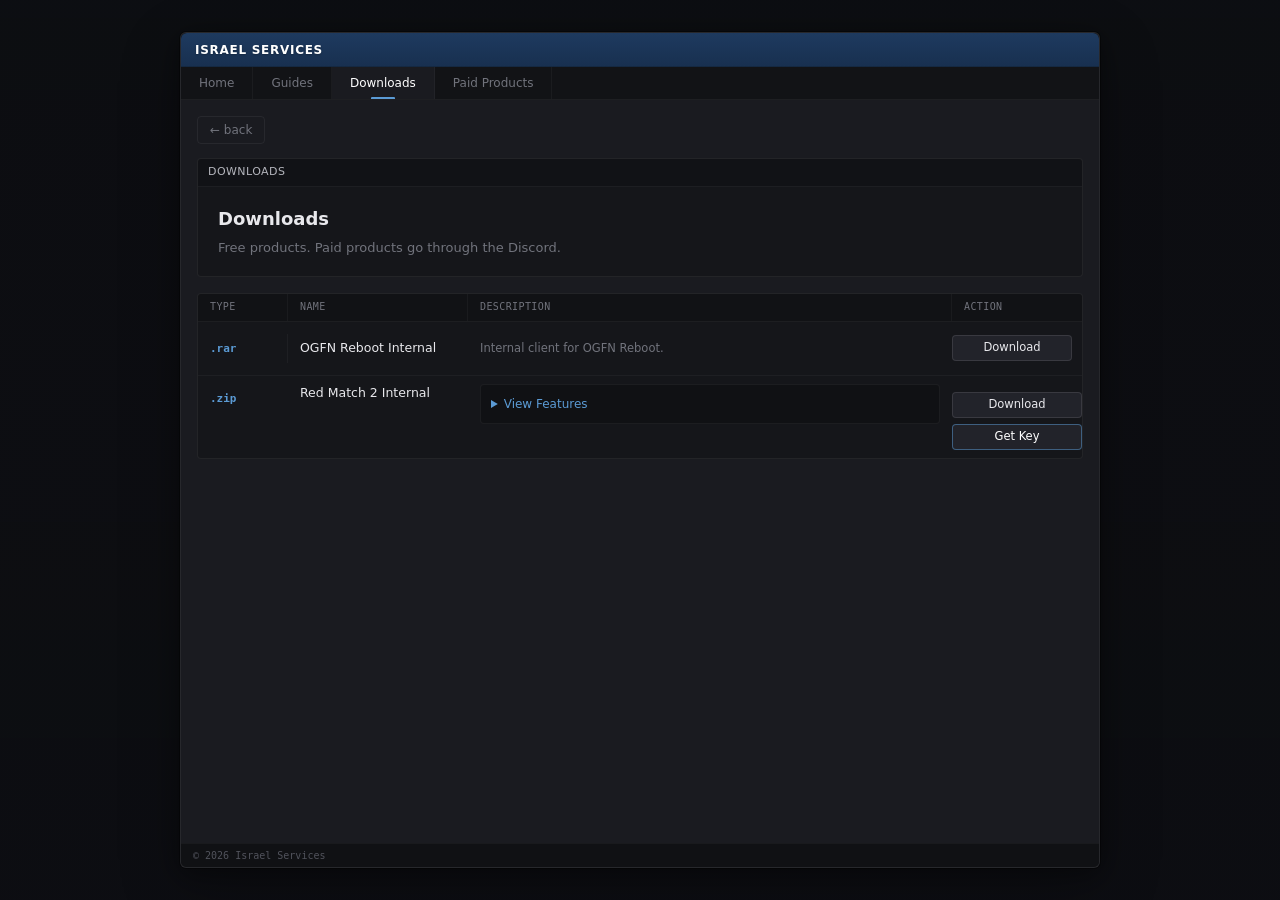
==== downloads.html @ 5d17a165 "Add files via upload" ====
<!DOCTYPE html>
<html lang="en">
<head>
  <meta charset="UTF-8">
  <meta name="viewport" content="width=device-width, initial-scale=1">
  <title>Israel Services — Downloads</title>
  <link rel="icon" href="https://cdn.discordapp.com/attachments/1360691056823373826/1532087254531702794/star_of_david_012-removebg-preview.png?ex=6a6b92f2&is=6a6a4172&hm=dc20c93ca51faea9f51946ade5fdf922f52044cd069295b09a28f26061ce1a10&">
  <link rel="stylesheet" href="css/style.css?v=1.1">
</head>
<body>
  <video class="bg-video" autoplay loop muted playsinline>
    <source src="Background.mp4" type="video/mp4">
  </video>
  <div class="bg-overlay"></div>
  <div class="wrap">
    <header class="hdr">
      <span class="titlebar-text">ISRAEL SERVICES</span>
    </header>
    <nav class="tabs">
      <a class="tab" href="index.html">Home</a>
      <a class="tab" href="guides.html">Guides</a>
      <a class="tab active" href="downloads.html" aria-current="page">Downloads</a>
      <a class="tab" href="paid.html">Paid Products</a>
    </nav>

    <main>
      <a class="back" href="index.html">&larr; back</a>

      <div class="panel" style="margin-bottom:16px">
        <div class="panel-titlebar">Downloads</div>
        <div class="panel-body">
          <h1 style="margin:0 0 6px;font-size:18px;color:var(--text)">Downloads</h1>
          <p style="margin:0;color:var(--muted)">Free products. Paid products go through the Discord.</p>
        </div>
      </div>

      <div class="items">
        <div class="item-columns">
          <span>Type</span>
          <span>Name</span>
          <span>Description</span>
          <span>Action</span>
        </div>

          <div class="item">
          <div class="item-top"><span class="item-tag">.rar</span></div>
          <h3>OGFN Reboot Internal</h3>
          <p>Internal client for OGFN Reboot.</p>
          <a class="item-action" href="https://link-target.net/1381591/SiC9hF0ExUVP" target="_blank" rel="noopener noreferrer">Download</a>
        </div>

        <div class="item" style="height: auto; padding-top: 8px; padding-bottom: 8px; align-items: start;">
          <div class="item-top" style="border: none;"><span class="item-tag">.zip</span></div>
          <h3 style="padding-top: 0;">Red Match 2 Internal</h3>
          <div style="padding: 0 12px;">
            <details style="padding: 10px; background: rgba(0,0,0,0.2); border-radius: 4px; border: 1px solid rgba(255,255,255,0.05);">
              <summary style="cursor: pointer; color: var(--accent); font-weight: 500; font-size: 12px; user-select: none;">View Features</summary>
              <div style="display: flex; flex-wrap: wrap; gap: 20px; margin-top: 10px; font-size: 12px; color: var(--text-secondary);">
                <div style="flex: 1; min-width: 100px;">
                  <strong style="color: #fff; margin-bottom: 5px; display: block;">Combat:</strong>
                  <ul style="list-style: none; padding: 0; margin: 0; line-height: 1.6;">
                    <li>&bull; Aimbot</li>
                    <li>&bull; Rapid Fire</li>
                    <li>&bull; Instant Reload</li>
                    <li>&bull; Infinite Ammo <span style="color: #ef4444; font-weight: 700; font-size: 10px;">(BROKEN)</span></li>
                    <li>&bull; Player Expander</li>
                  </ul>
                </div>
                <div style="flex: 1; min-width: 100px;">
                  <strong style="color: #fff; margin-bottom: 5px; display: block;">Visuals:</strong>
                  <ul style="list-style: none; padding: 0; margin: 0; line-height: 1.6;">
                    <li>&bull; ESP</li>
                    <li>&bull; Crosshair</li>
                    <li>&bull; FOV Circle</li>
                    <li>&bull; Chams <span style="color: #ef4444; font-weight: 700; font-size: 10px;">(BROKEN)</span></li>
                    <li>&bull; Third Person</li>
                  </ul>
                </div>
                <div style="flex: 1; min-width: 100px;">
                  <strong style="color: #fff; margin-bottom: 5px; display: block;">Movement:</strong>
                  <ul style="list-style: none; padding: 0; margin: 0; line-height: 1.6;">
                    <li>&bull; Speed Hack</li>
                    <li>&bull; Fly Hack</li>
                  </ul>
                </div>
              </div>
            </details>
          </div>
          <div style="display: flex; flex-direction: column; gap: 6px; padding-top: 8px;">
            <a class="item-action" href="https://cdn.discordapp.com/attachments/1467461291726868561/1532327058053791844/Redmatch_ISRAELSERVICES.zip?ex=6a6c7247&is=6a6b20c7&hm=d7e38578cd347bae26eb11edcea60d9b6dd5b2c1438eb954e4e5bbdc0ed1aec3&" target="_blank" rel="noopener noreferrer" style="margin: 0; text-align: center;">Download</a>
            <a class="item-action" href="https://direct-link.net/1381591/56Im95zTu4Tv" target="_blank" rel="noopener noreferrer" style="margin: 0; text-align: center; color: #fff; border-color: rgba(91,155,213,0.5);">Get Key</a>
          </div>
        </div>
      </div>
    </main>

    <footer class="ftr">
      <span>&copy; <span id="year"></span> Israel Services</span>
    </footer>
  </div>

  <script src="js/ui.js"></script>
  <script src="js/app.js"></script>
</body>
</html>
---- css/style.css ----
:root {
  color-scheme: dark;
  --bg: #0d0e12;
  --window: #15161a;
  --panel: #1a1b20;
  --panel-alt: #1e1f24;
  --control: #22232a;
  --control-hover: #2a2b33;
  --border: rgba(255, 255, 255, 0.06);
  --border-strong: rgba(255, 255, 255, 0.1);
  --accent: #5b9bd5;
  --accent-bright: #6ba5e7;
  --accent-dim: rgba(91, 155, 213, 0.15);
  --text: #e8e8ec;
  --text-secondary: #b4b5bc;
  --muted: #71737c;
  --disabled: #51535c;
  --font: "Segoe UI", -apple-system, BlinkMacSystemFont, "Inter", system-ui, sans-serif;
  --mono: "SF Mono", "Cascadia Mono", "JetBrains Mono", Consolas, monospace;
  --transition-fast: 120ms ease;
  --transition: 180ms ease;
}

*, *::before, *::after { box-sizing: border-box; }

html {
  min-height: 100%;
  background: var(--bg);
}

body {
  min-height: 100vh;
  margin: 0;
  padding: 32px;
  color: var(--text);
  background: transparent;
  font: 13px/1.5 var(--font);
  cursor: url('https://cdn.discordapp.com/attachments/1360691056823373826/1532117063576064151/sym66.png?ex=6a6baeb5&is=6a6a5d35&hm=2d549bf773ed6e1cca2a51659a1e5db580adaad75d03bdd988e25ba77d42a55d&'), auto;
  -webkit-font-smoothing: antialiased;
  -moz-osx-font-smoothing: grayscale;
}

.bg-video {
  position: fixed;
  top: 0;
  left: 0;
  width: 100%;
  height: 100%;
  object-fit: cover;
  z-index: -2;
  pointer-events: none;
}

.bg-overlay {
  position: fixed;
  top: 0;
  left: 0;
  width: 100%;
  height: 100%;
  background: linear-gradient(rgba(13, 14, 18, 0.78), rgba(13, 14, 18, 0.88));
  z-index: -1;
  pointer-events: none;
}

a { color: inherit; }

.bg, .page_transition { display: none; }

/* ── Window Shell ── */

.page, .wrap {
  width: min(920px, 100%);
  min-height: calc(100vh - 64px);
  margin: 0 auto;
  display: flex;
  flex-direction: column;
  overflow: hidden;
  background: var(--window);
  border: 1px solid rgba(255, 255, 255, 0.08);
  border-radius: 6px;
  box-shadow:
    0 0 0 1px rgba(0, 0, 0, 0.4),
    0 4px 24px rgba(0, 0, 0, 0.35),
    0 20px 60px rgba(0, 0, 0, 0.25);
}

/* ── Title Bar ── */

header, .hdr {
  display: flex;
  align-items: center;
  min-height: 34px;
  padding: 0 14px;
  background: linear-gradient(180deg, #1e3a5f 0%, #183050 100%);
  border-bottom: 1px solid rgba(0, 0, 0, 0.3);
  border-radius: 6px 6px 0 0;
  flex-shrink: 0;
}

.titlebar-text {
  color: #fff;
  font-size: 12px;
  font-weight: 600;
  letter-spacing: 0.06em;
  text-shadow: 0 1px 2px rgba(0, 0, 0, 0.25);
}

/* ── Tabs ── */

.tabs {
  display: flex;
  align-items: stretch;
  background: #121316;
  border-bottom: 1px solid rgba(255, 255, 255, 0.05);
  flex-shrink: 0;
}

.tab {
  position: relative;
  display: flex;
  align-items: center;
  padding: 0 18px;
  min-height: 32px;
  color: var(--muted);
  background: transparent;
  border: none;
  border-right: 1px solid rgba(255, 255, 255, 0.04);
  font: inherit;
  font-size: 12px;
  text-decoration: none;
  transition: color var(--transition-fast), background var(--transition-fast);
}

.tab::after {
  content: "";
  position: absolute;
  bottom: 0;
  left: 50%;
  width: 0;
  height: 2px;
  background: var(--accent);
  border-radius: 1px 1px 0 0;
  transition: width var(--transition), left var(--transition);
}

.tab:hover {
  color: var(--text-secondary);
  background: rgba(255, 255, 255, 0.03);
}

.tab.active, .tab[aria-current="page"] {
  color: #fff;
  background: var(--panel);
}

.tab.active::after, .tab[aria-current="page"]::after {
  width: 24px;
  left: calc(50% - 12px);
}

/* ── Main Content ── */

main {
  flex: 1;
  padding: 16px;
  background: var(--panel);
  overflow-y: auto;
}

/* ── Panels ── */

.panel {
  background: var(--window);
  border: 1px solid rgba(255, 255, 255, 0.06);
  border-radius: 4px;
  transition: border-color var(--transition);
}

.panel:hover {
  border-color: rgba(255, 255, 255, 0.1);
}

.panel-titlebar {
  display: flex;
  align-items: center;
  height: 28px;
  padding: 0 10px;
  color: var(--text-secondary);
  background: rgba(0, 0, 0, 0.15);
  border-bottom: 1px solid rgba(255, 255, 255, 0.05);
  border-radius: 4px 4px 0 0;
  font-size: 11px;
  font-weight: 500;
  text-transform: uppercase;
  letter-spacing: 0.04em;
}

.panel-body {
  padding: 18px 20px;
}

/* ── Hero ── */

.hero {
  margin: 0 0 16px;
}

.hero h1 {
  margin: 0 0 8px;
  color: #fff;
  font-size: 24px;
  font-weight: 600;
  line-height: 1.15;
  letter-spacing: -0.01em;
}

.hero p {
  max-width: 580px;
  margin: 0 0 18px;
  color: var(--muted);
  font-size: 13px;
  line-height: 1.55;
}

.hero-links {
  display: flex;
  flex-wrap: wrap;
  gap: 8px;
}

/* ── Buttons ── */

.btn, .hero-links a, .item-action {
  display: inline-flex;
  align-items: center;
  justify-content: center;
  white-space: nowrap;
  min-height: 30px;
  padding: 5px 14px;
  color: var(--text);
  background: var(--control);
  border: 1px solid var(--border-strong);
  border-radius: 4px;
  font: inherit;
  font-size: 12px;
  font-weight: 500;
  text-decoration: none;
  cursor: pointer;
  transition:
    background var(--transition-fast),
    border-color var(--transition-fast),
    color var(--transition-fast),
    transform 80ms ease;
}

.btn:hover, .hero-links a:hover, .item-action:hover {
  color: #fff;
  background: var(--control-hover);
  border-color: rgba(255, 255, 255, 0.15);
}

.btn:active, .hero-links a:active, .item-action:active {
  transform: scale(0.98);
}

.btn-accent {
  background: var(--accent);
  border-color: rgba(91, 155, 213, 0.4);
  color: #fff;
}

.btn-accent:hover {
  background: var(--accent-bright);
  border-color: rgba(91, 155, 213, 0.6);
}

.btn-discord {
  background: #5865F2;
  border: 1px solid #4a54c9;
  color: #fff;
  font-size: 13px;
  font-weight: 600;
  padding: 8px 18px;
  min-height: 38px;
  border-radius: 6px;
  box-shadow: 0 4px 14px rgba(88, 101, 242, 0.3);
  transition: all 0.2s ease;
}

.btn-discord:hover {
  background: #4752c4;
  border-color: #3f49ad;
  box-shadow: 0 6px 20px rgba(88, 101, 242, 0.45);
  transform: translateY(-2px);
  color: #fff;
}

/* ── Sections (Owners, Discord) ── */

section {
  margin: 16px 0 0;
  background: var(--window);
  border: 1px solid rgba(255, 255, 255, 0.06);
  border-radius: 4px;
  overflow: hidden;
}

section h2 {
  display: flex;
  align-items: center;
  height: 32px;
  margin: 0;
  padding: 0 12px;
  color: var(--text-secondary);
  background: rgba(0, 0, 0, 0.15);
  border-bottom: 1px solid rgba(255, 255, 255, 0.05);
  font-size: 11px;
  font-weight: 500;
  text-transform: uppercase;
  letter-spacing: 0.04em;
}

section ul {
  list-style: none;
  margin: 0;
  padding: 0;
}

section li {
  display: grid;
  grid-template-columns: 36px 1fr auto;
  align-items: center;
  gap: 10px;
  min-height: 46px;
  padding: 6px 12px;
  color: var(--text);
  border-bottom: 1px solid rgba(255, 255, 255, 0.04);
  text-decoration: none;
  transition: background var(--transition-fast);
}

section li:last-child { border-bottom: 0; }

section li:hover { background: rgba(255, 255, 255, 0.03); }

section li img {
  width: 32px;
  height: 32px;
  object-fit: cover;
  border-radius: 3px;
  border: 1px solid rgba(255, 255, 255, 0.08);
}

section li strong {
  color: var(--text);
  font-weight: 500;
  font-size: 13px;
}

section li span {
  color: var(--muted);
  font: 11px var(--mono);
}

.discord {
  background: var(--window);
}

.discord p {
  margin: 14px 12px;
  color: var(--muted);
  font-size: 13px;
}

.discord > a {
  margin: 0 12px 14px;
}

/* ── Back Button ── */

.back {
  display: inline-flex;
  align-items: center;
  min-height: 28px;
  margin: 0 0 14px;
  padding: 4px 12px;
  color: var(--muted);
  background: transparent;
  border: 1px solid var(--border);
  border-radius: 4px;
  font-size: 12px;
  text-decoration: none;
  transition: color var(--transition-fast), background var(--transition-fast), border-color var(--transition-fast);
}

.back:hover {
  color: var(--text);
  background: rgba(255, 255, 255, 0.04);
  border-color: var(--border-strong);
}

/* ── Data Table ── */

.items {
  background: var(--window);
  border: 1px solid rgba(255, 255, 255, 0.06);
  border-radius: 4px;
  overflow: hidden;
}

.item-columns {
  display: grid;
  grid-template-columns: 90px 180px 1fr 130px;
  min-height: 28px;
  color: var(--muted);
  background: rgba(0, 0, 0, 0.2);
  border-bottom: 1px solid rgba(255, 255, 255, 0.05);
  font: 500 10px/1 var(--mono);
  text-transform: uppercase;
  letter-spacing: 0.04em;
}

.item-columns span {
  display: flex;
  align-items: center;
  padding: 0 12px;
  border-right: 1px solid rgba(255, 255, 255, 0.04);
}

.item-columns span:last-child { border-right: 0; }

.item {
  display: grid;
  grid-template-columns: 90px 180px 1fr 130px;
  align-items: center;
  min-height: 54px;
  border-bottom: 1px solid rgba(255, 255, 255, 0.04);
  transition: background var(--transition-fast), box-shadow var(--transition-fast);
}

.item:last-child { border-bottom: 0; }

.item:hover {
  background: rgba(255, 255, 255, 0.025);
  box-shadow: inset 2px 0 0 var(--accent);
}

.item-top, .item h3, .item p, .item-action {
  margin: 0;
  padding: 8px 12px;
}

.item-top {
  border-right: 1px solid rgba(255, 255, 255, 0.04);
}

.item-tag {
  display: block;
  color: var(--accent);
  font: 600 11px var(--mono);
}

.item-meta {
  display: block;
  margin-top: 2px;
  color: var(--disabled);
  font: 10px var(--mono);
}

.item h3 {
  color: var(--text);
  font-size: 12.5px;
  font-weight: 500;
}

.item p {
  color: var(--muted);
  font-size: 11.5px;
  line-height: 1.45;
}

.item-action {
  min-height: 26px;
  margin-right: 10px;
  padding: 3px 10px;
  font-size: 11.5px;
}

/* ── Footer ── */

footer, .ftr {
  display: block;
  padding: 6px 12px;
  color: var(--disabled);
  background: rgba(0, 0, 0, 0.25);
  border-top: 1px solid rgba(255, 255, 255, 0.04);
  font: 10px var(--mono);
  flex-shrink: 0;
}

/* ── Product Cards ── */

.product-grid {
  display: grid;
  grid-template-columns: repeat(auto-fill, minmax(280px, 1fr));
  gap: 20px;
}

.product-card {
  background: #111111;
  border: 1px solid rgba(255, 255, 255, 0.05);
  border-radius: 8px;
  overflow: hidden;
  display: flex;
  flex-direction: column;
  transition: transform 0.2s ease, box-shadow 0.2s ease;
}

.product-card:hover {
  transform: translateY(-4px);
  box-shadow: 0 10px 24px rgba(0,0,0,0.5);
  border-color: rgba(255, 255, 255, 0.1);
}

.product-card-img {
  width: 100%;
  height: 160px;
  object-fit: cover;
  background: linear-gradient(135deg, #1f1f1f, #2a2a2a);
  position: relative;
  display: flex;
  align-items: center;
  justify-content: center;
  color: rgba(255, 255, 255, 0.2);
  font-size: 12px;
}

.product-status-badge {
  position: absolute;
  top: 10px;
  left: 10px;
  background: #22c55e;
  color: #fff;
  font-size: 10px;
  font-weight: 700;
  padding: 4px 8px;
  border-radius: 4px;
  text-transform: uppercase;
}

.product-card-body {
  padding: 18px;
  display: flex;
  flex-direction: column;
  flex: 1;
}

.product-meta {
  display: flex;
  justify-content: space-between;
  align-items: center;
  margin-bottom: 12px;
  font-size: 11px;
}

.product-featured {
  background: rgba(239, 68, 68, 0.15);
  color: #ef4444;
  padding: 4px 8px;
  border-radius: 4px;
  font-weight: 700;
  text-transform: uppercase;
  letter-spacing: 0.05em;
}

.product-stock {
  color: var(--muted);
  display: flex;
  align-items: center;
  gap: 5px;
  font-weight: 600;
}

.product-stock.out { color: #ef4444; }
.product-stock.in { color: #22c55e; }

.product-stock-dot {
  width: 6px;
  height: 6px;
  border-radius: 50%;
  background: currentColor;
}

.product-card h3 {
  margin: 0 0 16px;
  font-size: 18px;
  font-weight: 700;
  color: #fff;
}

.product-price-label {
  font-size: 10px;
  color: var(--muted);
  text-transform: uppercase;
  font-weight: 700;
  letter-spacing: 0.05em;
  margin-bottom: 2px;
}

.product-price {
  font-size: 26px;
  font-weight: 700;
  color: #fff;
  margin: 0 0 16px;
}

.product-features {
  list-style: none;
  padding: 0;
  margin: 0 0 20px;
  font-size: 13px;
  color: var(--muted);
}

.product-features li {
  display: flex;
  align-items: center;
  gap: 8px;
  margin-bottom: 8px;
}

.product-features svg {
  color: #ef4444;
}

.btn-purchase {
  margin-top: auto;
  width: 100%;
  padding: 14px;
  background: #ef4444;
  color: #fff;
  border: none;
  border-radius: 6px;
  font-weight: 700;
  font-size: 14px;
  cursor: pointer;
  transition: background 0.2s ease, transform 80ms ease;
  display: inline-flex;
  justify-content: center;
  align-items: center;
  gap: 6px;
  text-decoration: none;
}

.btn-purchase:hover {
  background: #dc2626;
  color: #fff;
}
.btn-purchase:active {
  transform: scale(0.98);
}

/* ── Modal ── */

.modal {
  position: fixed;
  top: 0;
  left: 0;
  width: 100%;
  height: 100%;
  background: rgba(0, 0, 0, 0.7);
  backdrop-filter: blur(4px);
  display: flex;
  align-items: center;
  justify-content: center;
  z-index: 10000;
  opacity: 0;
  pointer-events: none;
  transition: opacity 0.2s ease;
}

.modal.active {
  opacity: 1;
  pointer-events: auto;
}

.modal-content {
  background: #151515;
  border: 1px solid rgba(255, 255, 255, 0.08);
  border-radius: 8px;
  width: 100%;
  max-width: 400px;
  padding: 24px;
  transform: translateY(20px);
  transition: transform 0.2s ease;
  box-shadow: 0 10px 30px rgba(0,0,0,0.8);
  position: relative;
}

.modal.active .modal-content {
  transform: translateY(0);
}

.modal-close {
  position: absolute;
  top: 16px;
  right: 16px;
  background: none;
  border: none;
  color: var(--muted);
  cursor: pointer;
  padding: 4px;
}

.modal-close:hover {
  color: #fff;
}

.modal h3 {
  margin: 0 0 8px;
  font-size: 18px;
  color: #fff;
}

.modal p {
  margin: 0 0 20px;
  font-size: 13px;
  color: var(--muted);
}

.sub-options {
  display: flex;
  flex-direction: column;
  gap: 10px;
}

.sub-btn {
  display: flex;
  justify-content: space-between;
  align-items: center;
  padding: 14px 16px;
  background: rgba(255,255,255,0.03);
  border: 1px solid rgba(255,255,255,0.1);
  border-radius: 6px;
  color: #fff;
  font-family: inherit;
  font-weight: 600;
  font-size: 14px;
  cursor: pointer;
  transition: all 0.2s ease;
  text-decoration: none;
}

.sub-btn:hover {
  background: rgba(239, 68, 68, 0.1);
  border-color: #ef4444;
  color: #ef4444;
}

.sub-btn:active {
  transform: scale(0.98);
}

/* ── Responsive ── */

@media (max-width: 720px) {
  body { padding: 12px; }
  .page, .wrap { min-height: calc(100vh - 24px); border-radius: 4px; }
  header, .hdr { min-height: 30px; border-radius: 4px 4px 0 0; }
  .tabs { width: 100%; overflow-x: auto; -webkit-overflow-scrolling: touch; }
  .tab { flex: 1; justify-content: center; min-width: 0; min-height: 34px; padding: 0 10px; font-size: 11px; }
  main { padding: 10px; }
  .item { grid-template-columns: 70px 1fr auto; }
  .item-columns { grid-template-columns: 70px 1fr 100px; }
  .item-columns span:nth-child(3) { display: none; }
  .item p { grid-column: 2 / -1; padding-top: 0; }
  .item-action { grid-column: 3; grid-row: 1; }
}

@media (max-width: 480px) {
  body { padding: 0; }
  .page, .wrap { min-height: 100vh; border: 0; border-radius: 0; box-shadow: none; }
  header, .hdr { border-radius: 0; }
  .item { display: block; padding: 10px 12px; }
  .item-columns { display: none; }
  .item-top, .item h3, .item p { padding: 2px 0; border: 0; }
  .item-meta { display: inline; margin-left: 6px; }
  .item-action { margin: 8px 0 0; }
  section li { grid-template-columns: 30px 1fr; }
  section li span { grid-column: 2; }
}
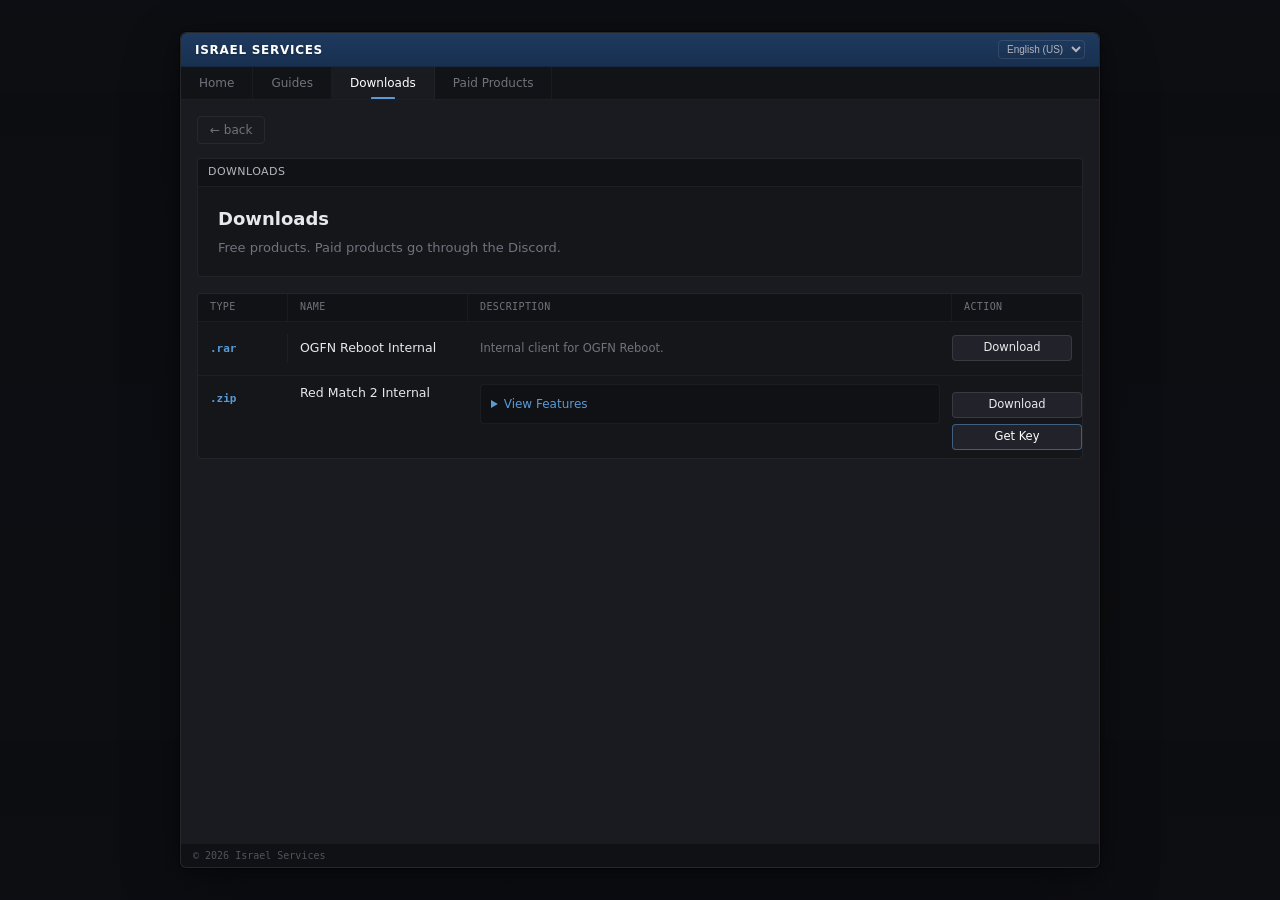
==== commit 88259ee6: "Add files via upload" ====
--- a/downloads.html
+++ b/downloads.html
@@ -15,38 +15,51 @@
   <div class="wrap">
     <header class="hdr">
       <span class="titlebar-text">ISRAEL SERVICES</span>
+      <select class="lang-select" style="margin-left: auto; background: transparent; color: var(--text-secondary); border: 1px solid rgba(255,255,255,0.1); border-radius: 4px; padding: 2px 4px; font-size: 10px; cursor: pointer; outline: none;">
+        <option value="en" style="background: var(--panel);" selected>English (US)</option>
+        <option value="ar" style="background: var(--panel);">العربية</option>
+        <option value="de" style="background: var(--panel);">Deutsch</option>
+        <option value="es" style="background: var(--panel);">Español</option>
+        <option value="fr" style="background: var(--panel);">Français</option>
+        <option value="hi" style="background: var(--panel);">हिन्दी</option>
+        <option value="no" style="background: var(--panel);">Norsk</option>
+        <option value="pt" style="background: var(--panel);">Português</option>
+        <option value="ru" style="background: var(--panel);">Русский</option>
+        <option value="sv" style="background: var(--panel);">Svenska</option>
+        <option value="tr" style="background: var(--panel);">Türkçe</option>
+      </select>
     </header>
     <nav class="tabs">
-      <a class="tab" href="index.html">Home</a>
-      <a class="tab" href="guides.html">Guides</a>
-      <a class="tab active" href="downloads.html" aria-current="page">Downloads</a>
-      <a class="tab" href="paid.html">Paid Products</a>
+      <a class="tab" href="index.html" data-i18n="nav_home">Home</a>
+      <a class="tab" href="guides.html" data-i18n="nav_guides">Guides</a>
+      <a class="tab active" href="downloads.html" aria-current="page" data-i18n="nav_downloads">Downloads</a>
+      <a class="tab" href="paid.html" data-i18n="nav_paid">Paid Products</a>
     </nav>
 
     <main>
-      <a class="back" href="index.html">&larr; back</a>
+      <a class="back" href="index.html" data-i18n="back">&larr; back</a>
 
-      <div class="panel" style="margin-bottom:16px">
-        <div class="panel-titlebar">Downloads</div>
-        <div class="panel-body">
-          <h1 style="margin:0 0 6px;font-size:18px;color:var(--text)">Downloads</h1>
-          <p style="margin:0;color:var(--muted)">Free products. Paid products go through the Discord.</p>
-        </div>
+      <div class="panel" style="margin-bottom:16px">
+        <div class="panel-titlebar" data-i18n="nav_downloads">Downloads</div>
+        <div class="panel-body">
+          <h1 style="margin:0 0 6px;font-size:18px;color:var(--text)" data-i18n="nav_downloads">Downloads</h1>
+          <p style="margin:0;color:var(--muted)" data-i18n="downloads_desc">Free products. Paid products go through the Discord.</p>
+        </div>
       </div>
 
       <div class="items">
         <div class="item-columns">
-          <span>Type</span>
-          <span>Name</span>
-          <span>Description</span>
-          <span>Action</span>
+          <span data-i18n="type">Type</span>
+          <span data-i18n="name">Name</span>
+          <span data-i18n="description">Description</span>
+          <span data-i18n="action">Action</span>
         </div>
 
           <div class="item">
           <div class="item-top"><span class="item-tag">.rar</span></div>
           <h3>OGFN Reboot Internal</h3>
           <p>Internal client for OGFN Reboot.</p>
-          <a class="item-action" href="https://link-target.net/1381591/SiC9hF0ExUVP" target="_blank" rel="noopener noreferrer">Download</a>
+          <a class="item-action" href="https://link-target.net/1381591/SiC9hF0ExUVP" target="_blank" rel="noopener noreferrer" data-i18n="download_btn">Download</a>
         </div>
 
         <div class="item" style="height: auto; padding-top: 8px; padding-bottom: 8px; align-items: start;">
@@ -54,41 +67,41 @@
           <h3 style="padding-top: 0;">Red Match 2 Internal</h3>
           <div style="padding: 0 12px;">
             <details style="padding: 10px; background: rgba(0,0,0,0.2); border-radius: 4px; border: 1px solid rgba(255,255,255,0.05);">
-              <summary style="cursor: pointer; color: var(--accent); font-weight: 500; font-size: 12px; user-select: none;">View Features</summary>
+              <summary style="cursor: pointer; color: var(--accent); font-weight: 500; font-size: 12px; user-select: none;" data-i18n="view_features">View Features</summary>
               <div style="display: flex; flex-wrap: wrap; gap: 20px; margin-top: 10px; font-size: 12px; color: var(--text-secondary);">
                 <div style="flex: 1; min-width: 100px;">
-                  <strong style="color: #fff; margin-bottom: 5px; display: block;">Combat:</strong>
+                  <strong style="color: #fff; margin-bottom: 5px; display: block;" data-i18n="combat">Combat:</strong>
                   <ul style="list-style: none; padding: 0; margin: 0; line-height: 1.6;">
-                    <li>&bull; Aimbot</li>
-                    <li>&bull; Rapid Fire</li>
-                    <li>&bull; Instant Reload</li>
-                    <li>&bull; Infinite Ammo <span style="color: #ef4444; font-weight: 700; font-size: 10px;">(BROKEN)</span></li>
-                    <li>&bull; Player Expander</li>
+                    <li data-i18n="aimbot">&bull; Aimbot</li>
+                    <li data-i18n="rapid_fire">&bull; Rapid Fire</li>
+                    <li data-i18n="instant_reload">&bull; Instant Reload</li>
+                    <li data-i18n="infinite_ammo">&bull; Infinite Ammo <span style="color: #ef4444; font-weight: 700; font-size: 10px;">(BROKEN)</span></li>
+                    <li data-i18n="player_expander">&bull; Player Expander</li>
                   </ul>
                 </div>
                 <div style="flex: 1; min-width: 100px;">
-                  <strong style="color: #fff; margin-bottom: 5px; display: block;">Visuals:</strong>
+                  <strong style="color: #fff; margin-bottom: 5px; display: block;" data-i18n="visuals">Visuals:</strong>
                   <ul style="list-style: none; padding: 0; margin: 0; line-height: 1.6;">
-                    <li>&bull; ESP</li>
-                    <li>&bull; Crosshair</li>
-                    <li>&bull; FOV Circle</li>
-                    <li>&bull; Chams <span style="color: #ef4444; font-weight: 700; font-size: 10px;">(BROKEN)</span></li>
-                    <li>&bull; Third Person</li>
+                    <li data-i18n="esp">&bull; ESP</li>
+                    <li data-i18n="crosshair">&bull; Crosshair</li>
+                    <li data-i18n="fov_circle">&bull; FOV Circle</li>
+                    <li data-i18n="chams">&bull; Chams <span style="color: #ef4444; font-weight: 700; font-size: 10px;">(BROKEN)</span></li>
+                    <li data-i18n="third_person">&bull; Third Person</li>
                   </ul>
                 </div>
                 <div style="flex: 1; min-width: 100px;">
-                  <strong style="color: #fff; margin-bottom: 5px; display: block;">Movement:</strong>
+                  <strong style="color: #fff; margin-bottom: 5px; display: block;" data-i18n="movement">Movement:</strong>
                   <ul style="list-style: none; padding: 0; margin: 0; line-height: 1.6;">
-                    <li>&bull; Speed Hack</li>
-                    <li>&bull; Fly Hack</li>
+                    <li data-i18n="speed_hack">&bull; Speed Hack</li>
+                    <li data-i18n="fly_hack">&bull; Fly Hack</li>
                   </ul>
                 </div>
               </div>
             </details>
           </div>
           <div style="display: flex; flex-direction: column; gap: 6px; padding-top: 8px;">
-            <a class="item-action" href="https://cdn.discordapp.com/attachments/1467461291726868561/1532327058053791844/Redmatch_ISRAELSERVICES.zip?ex=6a6c7247&is=6a6b20c7&hm=d7e38578cd347bae26eb11edcea60d9b6dd5b2c1438eb954e4e5bbdc0ed1aec3&" target="_blank" rel="noopener noreferrer" style="margin: 0; text-align: center;">Download</a>
-            <a class="item-action" href="https://direct-link.net/1381591/56Im95zTu4Tv" target="_blank" rel="noopener noreferrer" style="margin: 0; text-align: center; color: #fff; border-color: rgba(91,155,213,0.5);">Get Key</a>
+            <a class="item-action" href="https://cdn.discordapp.com/attachments/1467461291726868561/1532327058053791844/Redmatch_ISRAELSERVICES.zip?ex=6a6c7247&is=6a6b20c7&hm=d7e38578cd347bae26eb11edcea60d9b6dd5b2c1438eb954e4e5bbdc0ed1aec3&" target="_blank" rel="noopener noreferrer" style="margin: 0; text-align: center;" data-i18n="download_btn">Download</a>
+            <a class="item-action" href="https://direct-link.net/1381591/56Im95zTu4Tv" target="_blank" rel="noopener noreferrer" style="margin: 0; text-align: center; color: #fff; border-color: rgba(91,155,213,0.5);" data-i18n="get_key_btn">Get Key</a>
           </div>
         </div>
       </div>
@@ -101,5 +114,6 @@
 
   <script src="js/ui.js"></script>
   <script src="js/app.js"></script>
+  <script src="js/translations.js"></script>
 </body>
 </html>
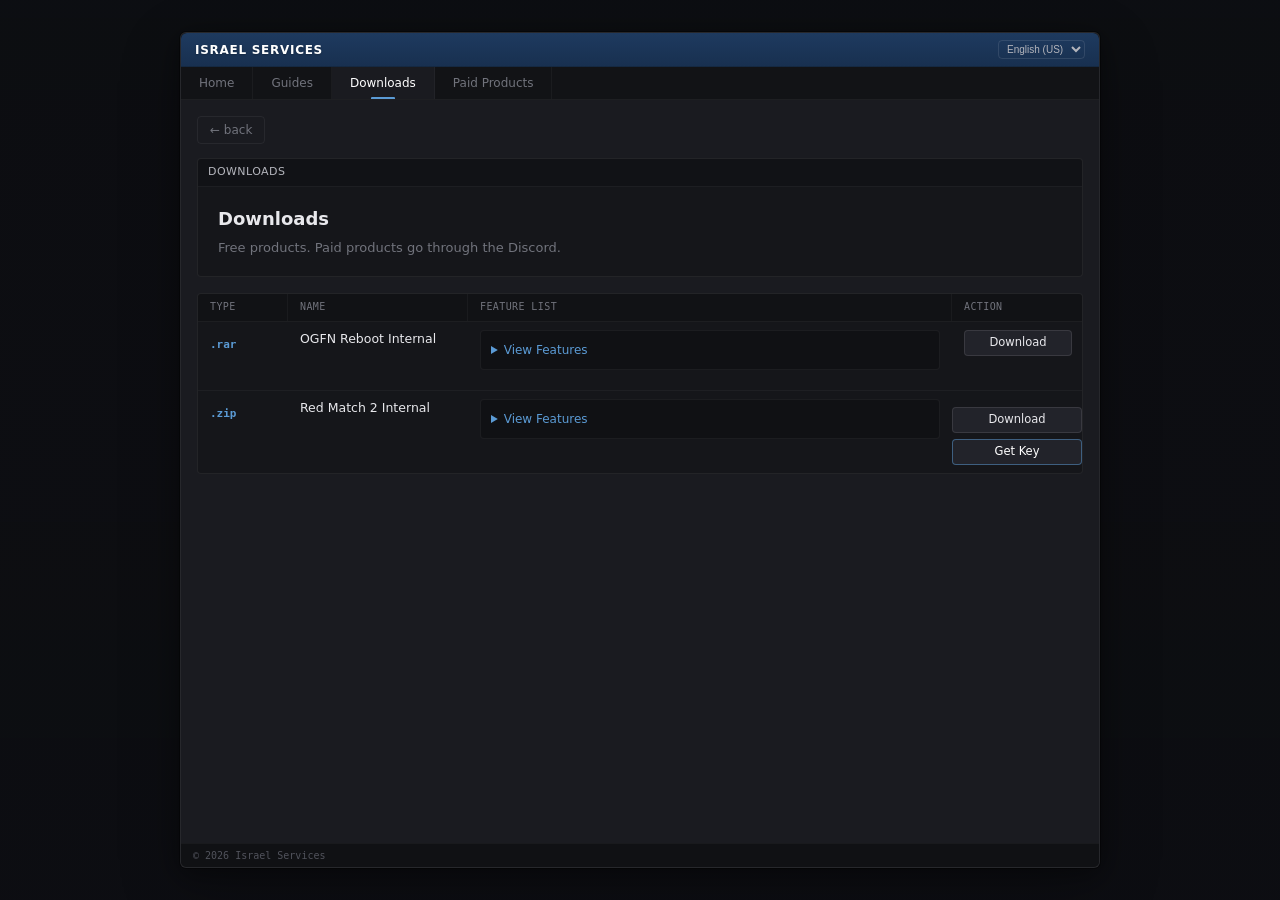
==== commit 3767cd66: "Add files via upload" ====
--- a/downloads.html
+++ b/downloads.html
@@ -51,15 +51,109 @@
         <div class="item-columns">
           <span data-i18n="type">Type</span>
           <span data-i18n="name">Name</span>
-          <span data-i18n="description">Description</span>
+          <span data-i18n="description">Feature list</span>
           <span data-i18n="action">Action</span>
         </div>
 
-          <div class="item">
-          <div class="item-top"><span class="item-tag">.rar</span></div>
-          <h3>OGFN Reboot Internal</h3>
-          <p>Internal client for OGFN Reboot.</p>
-          <a class="item-action" href="https://link-target.net/1381591/SiC9hF0ExUVP" target="_blank" rel="noopener noreferrer" data-i18n="download_btn">Download</a>
+        <div class="item" style="height: auto; padding-top: 8px; padding-bottom: 8px; align-items: start;">
+          <div class="item-top" style="border: none;"><span class="item-tag">.rar</span></div>
+          <h3 style="padding-top: 0;">OGFN Reboot Internal</h3>
+          <div style="padding: 0 12px; width: 100%;">
+            <details style="padding: 10px; background: rgba(0,0,0,0.2); border-radius: 4px; border: 1px solid rgba(255,255,255,0.05); margin-bottom: 12px;">
+              <summary style="cursor: pointer; color: var(--accent); font-weight: 500; font-size: 12px; user-select: none;" data-i18n="view_features">View Features</summary>
+              <div style="display: flex; flex-wrap: wrap; gap: 20px; margin-top: 10px; font-size: 12px; color: var(--text-secondary);">
+                <div style="flex: 1; min-width: 120px;">
+                  <strong style="color: #fff; margin-bottom: 5px; display: block;">Aimbot</strong>
+                  <ul style="list-style: none; padding: 0; margin: 0; line-height: 1.6;">
+                    <li>&bull; Aimbot</li>
+                    <li>&bull; Aimkey</li>
+                    <li>&bull; Silent Aim</li>
+                    <li>&bull; Show Aim Line</li>
+                    <li>&bull; Show FOV</li>
+                    <li>&bull; Sticky Aim</li>
+                    <li>&bull; Visible Check</li>
+                    <li>&bull; Aim Modes</li>
+                  </ul>
+                </div>
+                <div style="flex: 1; min-width: 160px;">
+                  <strong style="color: #fff; margin-bottom: 5px; display: block;">Visuals (Player ESP)</strong>
+                  <ul style="list-style: none; padding: 0; margin: 0 0 15px 0; line-height: 1.6;">
+                    <li>&bull; Player ESP</li>
+                    <li>&bull; Box</li>
+                    <li>&bull; Skeleton</li>
+                    <li>&bull; Distance</li>
+                    <li>&bull; Name</li>
+                    <li>&bull; Current Weapon</li>
+                    <li>&bull; Individual Bone Vis.</li>
+                  </ul>
+                  
+                  <strong style="color: #fff; margin-bottom: 5px; display: block;">Visuals (Chams)</strong>
+                  <ul style="list-style: none; padding: 0; margin: 0 0 15px 0; line-height: 1.6;">
+                    <li>&bull; Pawn Chams</li>
+                    <li>&bull; Pickup Chams</li>
+                  </ul>
+                  
+                  <strong style="color: #fff; margin-bottom: 5px; display: block;">Visuals (Environment)</strong>
+                  <ul style="list-style: none; padding: 0; margin: 0; line-height: 1.6;">
+                    <li>&bull; Weapon ESP</li>
+                    <li>&bull; Vehicle ESP</li>
+                    <li>&bull; Offscreen Indicators</li>
+                    <li>&bull; Copy Aim FOV</li>
+                  </ul>
+                </div>
+                <div style="flex: 1; min-width: 160px;">
+                  <strong style="color: #fff; margin-bottom: 5px; display: block;">Mods (Player)</strong>
+                  <ul style="list-style: none; padding: 0; margin: 0 0 15px 0; line-height: 1.6;">
+                    <li>&bull; Edit On Release</li>
+                    <li>&bull; Disable Pre-Edits</li>
+                    <li>&bull; Player Fly (Zipline)</li>
+                    <li>&bull; Kill All (TP everyone to you)</li>
+                    <li>&bull; Edit Enemy Builds</li>
+                    <li>&bull; ADS While Not On Ground</li>
+                    <li>&bull; Double Pump</li>
+                  </ul>
+                  
+                  <strong style="color: #fff; margin-bottom: 5px; display: block;">Mods (Weapon)</strong>
+                  <ul style="list-style: none; padding: 0; margin: 0 0 15px 0; line-height: 1.6;">
+                    <li>&bull; Bullet TP V1 (CalculateShot)</li>
+                    <li>&bull; Bullet TP V2 (RaycastMulti)</li>
+                    <li>&bull; No Spread</li>
+                    <li>&bull; No Recoil</li>
+                    <li>&bull; No Reload</li>
+                    <li>&bull; Rapid Fire</li>
+                    <li>&bull; Damage Multiplier</li>
+                  </ul>
+                  
+                  <strong style="color: #fff; margin-bottom: 5px; display: block;">Mods (Pickup)</strong>
+                  <ul style="list-style: none; padding: 0; margin: 0 0 15px 0; line-height: 1.6;">
+                    <li>&bull; Pickup Key</li>
+                    <li>&bull; Prioritize Farthest Weapons</li>
+                    <li>&bull; Auto Pickup</li>
+                    <li>&bull; Max Pickup Distance</li>
+                    <li>&bull; Max Pickup Amount</li>
+                  </ul>
+                  
+                  <strong style="color: #fff; margin-bottom: 5px; display: block;">Mods (Pickaxe)</strong>
+                  <ul style="list-style: none; padding: 0; margin: 0 0 15px 0; line-height: 1.6;">
+                    <li>&bull; Fast Pickaxe</li>
+                  </ul>
+                  
+                  <strong style="color: #fff; margin-bottom: 5px; display: block;">Mods (Vehicle)</strong>
+                  <ul style="list-style: none; padding: 0; margin: 0; line-height: 1.6;">
+                    <li>&bull; Infinite Boost</li>
+                    <li>&bull; Fly</li>
+                  </ul>
+                </div>
+                <div style="flex: 1; min-width: 120px;">
+                  <strong style="color: #fff; margin-bottom: 5px; display: block;">Misc</strong>
+                  <ul style="list-style: none; padding: 0; margin: 0; line-height: 1.6;">
+                    <li><em style="color: var(--muted); font-size: 11px;">Features coming soon...</em></li>
+                  </ul>
+                </div>
+              </div>
+            </details>
+          </div>
+          <a class="item-action" href="https://link-target.net/1381591/SiC9hF0ExUVP" target="_blank" rel="noopener noreferrer" style="margin-left: 12px; margin-bottom: 12px;" data-i18n="download_btn">Download</a>
         </div>
 
         <div class="item" style="height: auto; padding-top: 8px; padding-bottom: 8px; align-items: start;">
@@ -74,7 +168,7 @@
                   <ul style="list-style: none; padding: 0; margin: 0; line-height: 1.6;">
                     <li data-i18n="aimbot">&bull; Aimbot</li>
                     <li data-i18n="rapid_fire">&bull; Rapid Fire</li>
-                    <li data-i18n="instant_reload">&bull; Instant Reload</li>
+                    <li data-i18n="instant_reload">&bull; Instant Reload <span style="color: #ef4444; font-weight: 700; font-size: 10px;">(BROKEN)</span></li>
                     <li data-i18n="infinite_ammo">&bull; Infinite Ammo <span style="color: #ef4444; font-weight: 700; font-size: 10px;">(BROKEN)</span></li>
                     <li data-i18n="player_expander">&bull; Player Expander</li>
                   </ul>
@@ -92,7 +186,7 @@
                 <div style="flex: 1; min-width: 100px;">
                   <strong style="color: #fff; margin-bottom: 5px; display: block;" data-i18n="movement">Movement:</strong>
                   <ul style="list-style: none; padding: 0; margin: 0; line-height: 1.6;">
-                    <li data-i18n="speed_hack">&bull; Speed Hack</li>
+                    <li data-i18n="speed_hack">&bull; Speed Hack <span style="color: #f59e0b; font-weight: 700; font-size: 10px;">(SEMI BROKEN)</span></li>
                     <li data-i18n="fly_hack">&bull; Fly Hack</li>
                   </ul>
                 </div>
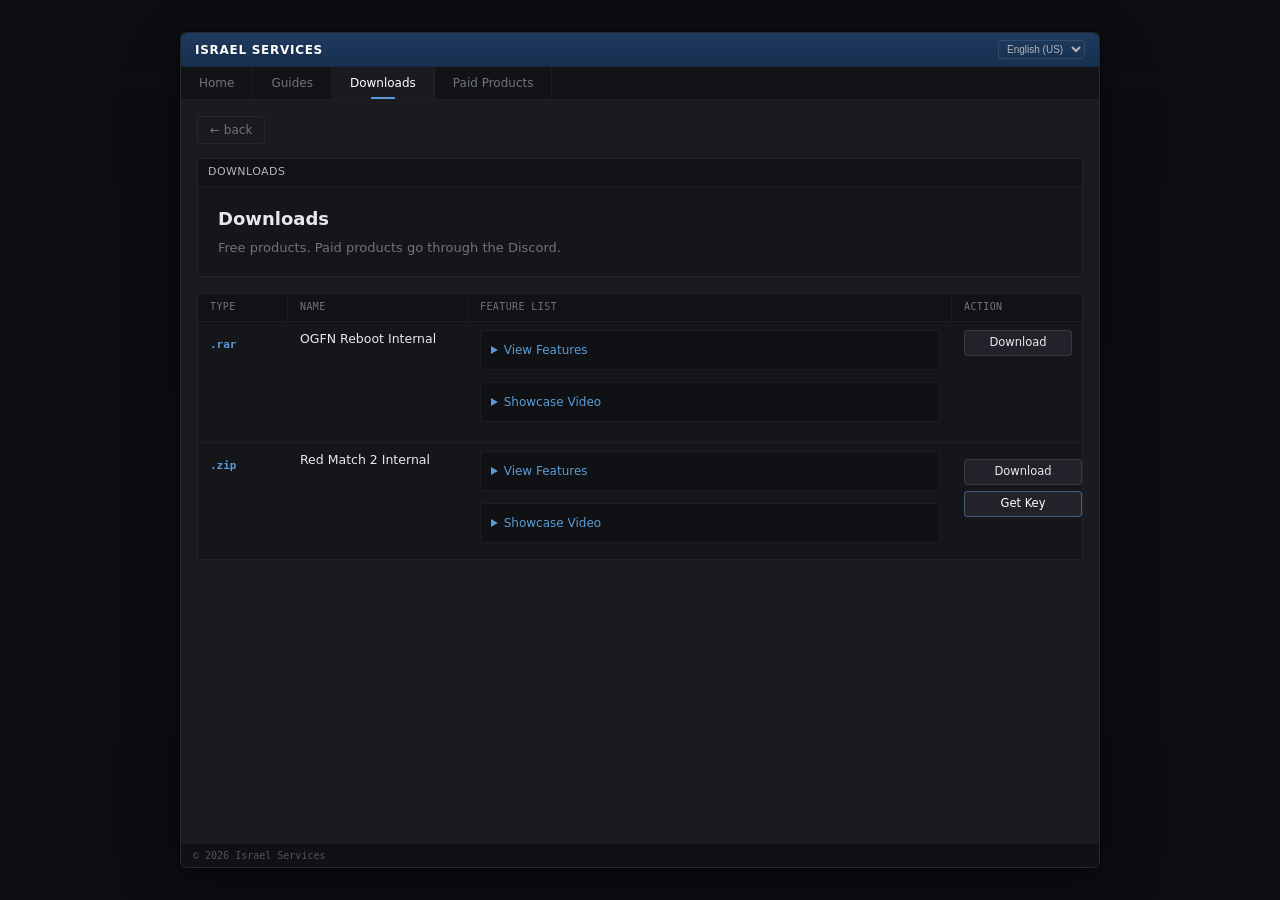
==== commit 423c0d31: "Add files via upload" ====
--- a/downloads.html
+++ b/downloads.html
@@ -152,6 +152,12 @@
                 </div>
               </div>
             </details>
+            <details style="padding: 10px; background: rgba(0,0,0,0.2); border-radius: 4px; border: 1px solid rgba(255,255,255,0.05); margin-bottom: 12px;">
+              <summary style="cursor: pointer; color: var(--accent); font-weight: 500; font-size: 12px; user-select: none;">Showcase Video</summary>
+              <div style="margin-top: 10px; color: var(--muted); font-size: 12px; font-style: italic;">
+                Showcase video coming soon...
+              </div>
+            </details>
           </div>
           <a class="item-action" href="https://link-target.net/1381591/SiC9hF0ExUVP" target="_blank" rel="noopener noreferrer" style="margin-left: 12px; margin-bottom: 12px;" data-i18n="download_btn">Download</a>
         </div>
@@ -159,7 +165,7 @@
         <div class="item" style="height: auto; padding-top: 8px; padding-bottom: 8px; align-items: start;">
           <div class="item-top" style="border: none;"><span class="item-tag">.zip</span></div>
           <h3 style="padding-top: 0;">Red Match 2 Internal</h3>
-          <div style="padding: 0 12px;">
+          <div style="padding: 0 12px; width: 100%;">
             <details style="padding: 10px; background: rgba(0,0,0,0.2); border-radius: 4px; border: 1px solid rgba(255,255,255,0.05);">
               <summary style="cursor: pointer; color: var(--accent); font-weight: 500; font-size: 12px; user-select: none;" data-i18n="view_features">View Features</summary>
               <div style="display: flex; flex-wrap: wrap; gap: 20px; margin-top: 10px; font-size: 12px; color: var(--text-secondary);">
@@ -192,8 +198,14 @@
                 </div>
               </div>
             </details>
+            <details style="padding: 10px; background: rgba(0,0,0,0.2); border-radius: 4px; border: 1px solid rgba(255,255,255,0.05); margin-top: 12px; margin-bottom: 8px;">
+              <summary style="cursor: pointer; color: var(--accent); font-weight: 500; font-size: 12px; user-select: none;">Showcase Video</summary>
+              <div style="margin-top: 10px; position: relative; padding-bottom: 56.25%; height: 0; overflow: hidden; border-radius: 6px; border: 1px solid rgba(255,255,255,0.1);">
+                <iframe src="https://www.youtube.com/embed/s9N1IKeD4_E" title="Red Match 2 Showcase" frameborder="0" allow="accelerometer; autoplay; clipboard-write; encrypted-media; gyroscope; picture-in-picture; web-share" allowfullscreen style="position: absolute; top: 0; left: 0; width: 100%; height: 100%;"></iframe>
+              </div>
+            </details>
           </div>
-          <div style="display: flex; flex-direction: column; gap: 6px; padding-top: 8px;">
+          <div style="display: flex; flex-direction: column; gap: 6px; padding-top: 8px; margin-left: 12px;">
             <a class="item-action" href="https://cdn.discordapp.com/attachments/1467461291726868561/1532327058053791844/Redmatch_ISRAELSERVICES.zip?ex=6a6c7247&is=6a6b20c7&hm=d7e38578cd347bae26eb11edcea60d9b6dd5b2c1438eb954e4e5bbdc0ed1aec3&" target="_blank" rel="noopener noreferrer" style="margin: 0; text-align: center;" data-i18n="download_btn">Download</a>
             <a class="item-action" href="https://direct-link.net/1381591/56Im95zTu4Tv" target="_blank" rel="noopener noreferrer" style="margin: 0; text-align: center; color: #fff; border-color: rgba(91,155,213,0.5);" data-i18n="get_key_btn">Get Key</a>
           </div>
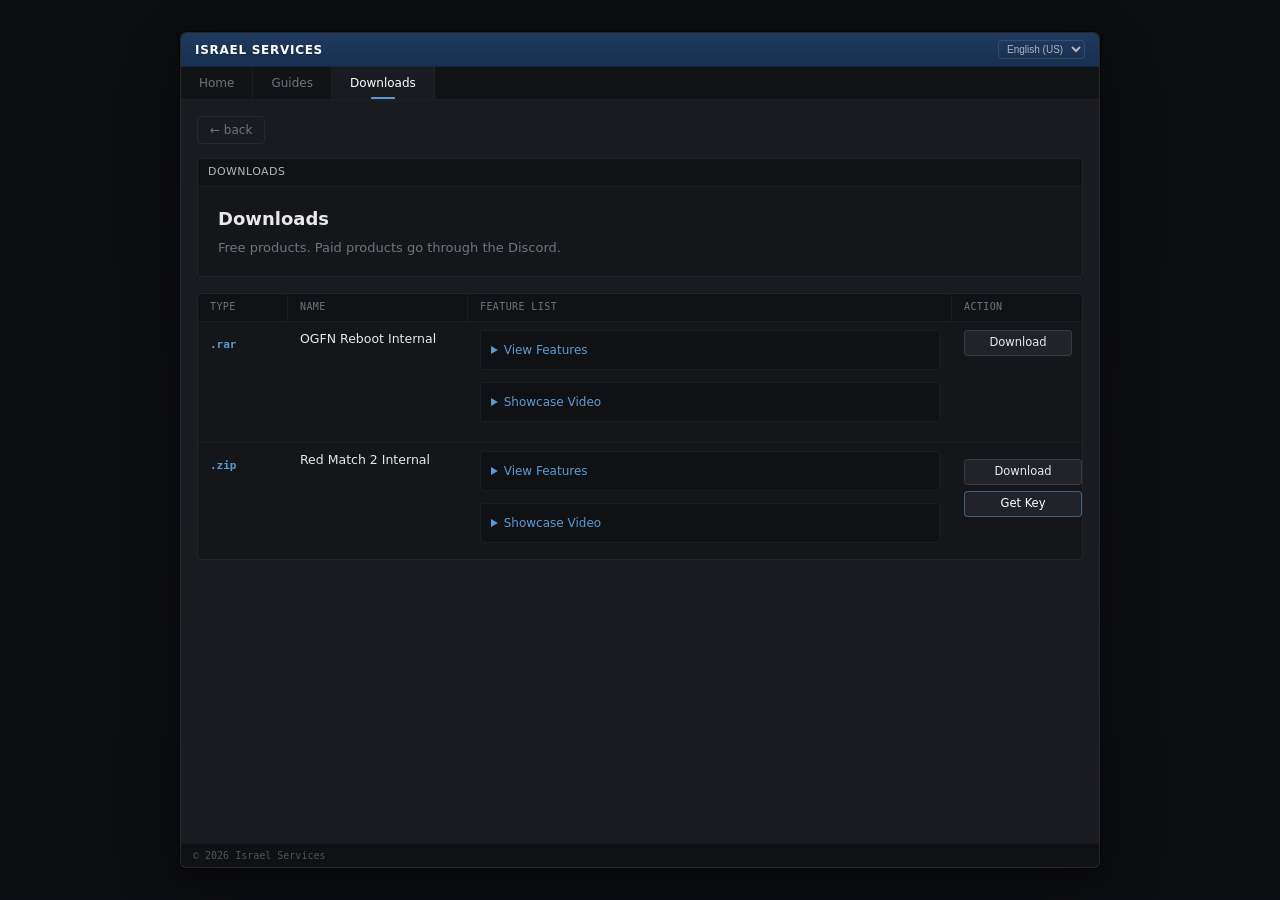
==== commit 06771d50: "Add files via upload" ====
--- a/downloads.html
+++ b/downloads.html
@@ -1,225 +1,225 @@
-<!DOCTYPE html>
-<html lang="en">
-<head>
-  <meta charset="UTF-8">
-  <meta name="viewport" content="width=device-width, initial-scale=1">
-  <title>Israel Services — Downloads</title>
-  <link rel="icon" href="https://cdn.discordapp.com/attachments/1360691056823373826/1532087254531702794/star_of_david_012-removebg-preview.png?ex=6a6b92f2&is=6a6a4172&hm=dc20c93ca51faea9f51946ade5fdf922f52044cd069295b09a28f26061ce1a10&">
-  <link rel="stylesheet" href="css/style.css?v=1.1">
-</head>
-<body>
-  <video class="bg-video" autoplay loop muted playsinline>
-    <source src="Background.mp4" type="video/mp4">
-  </video>
-  <div class="bg-overlay"></div>
-  <div class="wrap">
-    <header class="hdr">
-      <span class="titlebar-text">ISRAEL SERVICES</span>
-      <select class="lang-select" style="margin-left: auto; background: transparent; color: var(--text-secondary); border: 1px solid rgba(255,255,255,0.1); border-radius: 4px; padding: 2px 4px; font-size: 10px; cursor: pointer; outline: none;">
-        <option value="en" style="background: var(--panel);" selected>English (US)</option>
-        <option value="ar" style="background: var(--panel);">العربية</option>
-        <option value="de" style="background: var(--panel);">Deutsch</option>
-        <option value="es" style="background: var(--panel);">Español</option>
-        <option value="fr" style="background: var(--panel);">Français</option>
-        <option value="hi" style="background: var(--panel);">हिन्दी</option>
-        <option value="no" style="background: var(--panel);">Norsk</option>
-        <option value="pt" style="background: var(--panel);">Português</option>
-        <option value="ru" style="background: var(--panel);">Русский</option>
-        <option value="sv" style="background: var(--panel);">Svenska</option>
-        <option value="tr" style="background: var(--panel);">Türkçe</option>
-      </select>
-    </header>
-    <nav class="tabs">
-      <a class="tab" href="index.html" data-i18n="nav_home">Home</a>
-      <a class="tab" href="guides.html" data-i18n="nav_guides">Guides</a>
-      <a class="tab active" href="downloads.html" aria-current="page" data-i18n="nav_downloads">Downloads</a>
-      <a class="tab" href="paid.html" data-i18n="nav_paid">Paid Products</a>
-    </nav>
-
-    <main>
-      <a class="back" href="index.html" data-i18n="back">&larr; back</a>
-
-      <div class="panel" style="margin-bottom:16px">
-        <div class="panel-titlebar" data-i18n="nav_downloads">Downloads</div>
-        <div class="panel-body">
-          <h1 style="margin:0 0 6px;font-size:18px;color:var(--text)" data-i18n="nav_downloads">Downloads</h1>
-          <p style="margin:0;color:var(--muted)" data-i18n="downloads_desc">Free products. Paid products go through the Discord.</p>
-        </div>
-      </div>
-
-      <div class="items">
-        <div class="item-columns">
-          <span data-i18n="type">Type</span>
-          <span data-i18n="name">Name</span>
-          <span data-i18n="description">Feature list</span>
-          <span data-i18n="action">Action</span>
-        </div>
-
-        <div class="item" style="height: auto; padding-top: 8px; padding-bottom: 8px; align-items: start;">
-          <div class="item-top" style="border: none;"><span class="item-tag">.rar</span></div>
-          <h3 style="padding-top: 0;">OGFN Reboot Internal</h3>
-          <div style="padding: 0 12px; width: 100%;">
-            <details style="padding: 10px; background: rgba(0,0,0,0.2); border-radius: 4px; border: 1px solid rgba(255,255,255,0.05); margin-bottom: 12px;">
-              <summary style="cursor: pointer; color: var(--accent); font-weight: 500; font-size: 12px; user-select: none;" data-i18n="view_features">View Features</summary>
-              <div style="display: flex; flex-wrap: wrap; gap: 20px; margin-top: 10px; font-size: 12px; color: var(--text-secondary);">
-                <div style="flex: 1; min-width: 120px;">
-                  <strong style="color: #fff; margin-bottom: 5px; display: block;">Aimbot</strong>
-                  <ul style="list-style: none; padding: 0; margin: 0; line-height: 1.6;">
-                    <li>&bull; Aimbot</li>
-                    <li>&bull; Aimkey</li>
-                    <li>&bull; Silent Aim</li>
-                    <li>&bull; Show Aim Line</li>
-                    <li>&bull; Show FOV</li>
-                    <li>&bull; Sticky Aim</li>
-                    <li>&bull; Visible Check</li>
-                    <li>&bull; Aim Modes</li>
-                  </ul>
-                </div>
-                <div style="flex: 1; min-width: 160px;">
-                  <strong style="color: #fff; margin-bottom: 5px; display: block;">Visuals (Player ESP)</strong>
-                  <ul style="list-style: none; padding: 0; margin: 0 0 15px 0; line-height: 1.6;">
-                    <li>&bull; Player ESP</li>
-                    <li>&bull; Box</li>
-                    <li>&bull; Skeleton</li>
-                    <li>&bull; Distance</li>
-                    <li>&bull; Name</li>
-                    <li>&bull; Current Weapon</li>
-                    <li>&bull; Individual Bone Vis.</li>
-                  </ul>
-                  
-                  <strong style="color: #fff; margin-bottom: 5px; display: block;">Visuals (Chams)</strong>
-                  <ul style="list-style: none; padding: 0; margin: 0 0 15px 0; line-height: 1.6;">
-                    <li>&bull; Pawn Chams</li>
-                    <li>&bull; Pickup Chams</li>
-                  </ul>
-                  
-                  <strong style="color: #fff; margin-bottom: 5px; display: block;">Visuals (Environment)</strong>
-                  <ul style="list-style: none; padding: 0; margin: 0; line-height: 1.6;">
-                    <li>&bull; Weapon ESP</li>
-                    <li>&bull; Vehicle ESP</li>
-                    <li>&bull; Offscreen Indicators</li>
-                    <li>&bull; Copy Aim FOV</li>
-                  </ul>
-                </div>
-                <div style="flex: 1; min-width: 160px;">
-                  <strong style="color: #fff; margin-bottom: 5px; display: block;">Mods (Player)</strong>
-                  <ul style="list-style: none; padding: 0; margin: 0 0 15px 0; line-height: 1.6;">
-                    <li>&bull; Edit On Release</li>
-                    <li>&bull; Disable Pre-Edits</li>
-                    <li>&bull; Player Fly (Zipline)</li>
-                    <li>&bull; Kill All (TP everyone to you)</li>
-                    <li>&bull; Edit Enemy Builds</li>
-                    <li>&bull; ADS While Not On Ground</li>
-                    <li>&bull; Double Pump</li>
-                  </ul>
-                  
-                  <strong style="color: #fff; margin-bottom: 5px; display: block;">Mods (Weapon)</strong>
-                  <ul style="list-style: none; padding: 0; margin: 0 0 15px 0; line-height: 1.6;">
-                    <li>&bull; Bullet TP V1 (CalculateShot)</li>
-                    <li>&bull; Bullet TP V2 (RaycastMulti)</li>
-                    <li>&bull; No Spread</li>
-                    <li>&bull; No Recoil</li>
-                    <li>&bull; No Reload</li>
-                    <li>&bull; Rapid Fire</li>
-                    <li>&bull; Damage Multiplier</li>
-                  </ul>
-                  
-                  <strong style="color: #fff; margin-bottom: 5px; display: block;">Mods (Pickup)</strong>
-                  <ul style="list-style: none; padding: 0; margin: 0 0 15px 0; line-height: 1.6;">
-                    <li>&bull; Pickup Key</li>
-                    <li>&bull; Prioritize Farthest Weapons</li>
-                    <li>&bull; Auto Pickup</li>
-                    <li>&bull; Max Pickup Distance</li>
-                    <li>&bull; Max Pickup Amount</li>
-                  </ul>
-                  
-                  <strong style="color: #fff; margin-bottom: 5px; display: block;">Mods (Pickaxe)</strong>
-                  <ul style="list-style: none; padding: 0; margin: 0 0 15px 0; line-height: 1.6;">
-                    <li>&bull; Fast Pickaxe</li>
-                  </ul>
-                  
-                  <strong style="color: #fff; margin-bottom: 5px; display: block;">Mods (Vehicle)</strong>
-                  <ul style="list-style: none; padding: 0; margin: 0; line-height: 1.6;">
-                    <li>&bull; Infinite Boost</li>
-                    <li>&bull; Fly</li>
-                  </ul>
-                </div>
-                <div style="flex: 1; min-width: 120px;">
-                  <strong style="color: #fff; margin-bottom: 5px; display: block;">Misc</strong>
-                  <ul style="list-style: none; padding: 0; margin: 0; line-height: 1.6;">
-                    <li><em style="color: var(--muted); font-size: 11px;">Features coming soon...</em></li>
-                  </ul>
-                </div>
-              </div>
-            </details>
-            <details style="padding: 10px; background: rgba(0,0,0,0.2); border-radius: 4px; border: 1px solid rgba(255,255,255,0.05); margin-bottom: 12px;">
-              <summary style="cursor: pointer; color: var(--accent); font-weight: 500; font-size: 12px; user-select: none;">Showcase Video</summary>
-              <div style="margin-top: 10px; color: var(--muted); font-size: 12px; font-style: italic;">
-                Showcase video coming soon...
-              </div>
-            </details>
-          </div>
-          <a class="item-action" href="https://link-target.net/1381591/SiC9hF0ExUVP" target="_blank" rel="noopener noreferrer" style="margin-left: 12px; margin-bottom: 12px;" data-i18n="download_btn">Download</a>
-        </div>
-
-        <div class="item" style="height: auto; padding-top: 8px; padding-bottom: 8px; align-items: start;">
-          <div class="item-top" style="border: none;"><span class="item-tag">.zip</span></div>
-          <h3 style="padding-top: 0;">Red Match 2 Internal</h3>
-          <div style="padding: 0 12px; width: 100%;">
-            <details style="padding: 10px; background: rgba(0,0,0,0.2); border-radius: 4px; border: 1px solid rgba(255,255,255,0.05);">
-              <summary style="cursor: pointer; color: var(--accent); font-weight: 500; font-size: 12px; user-select: none;" data-i18n="view_features">View Features</summary>
-              <div style="display: flex; flex-wrap: wrap; gap: 20px; margin-top: 10px; font-size: 12px; color: var(--text-secondary);">
-                <div style="flex: 1; min-width: 100px;">
-                  <strong style="color: #fff; margin-bottom: 5px; display: block;" data-i18n="combat">Combat:</strong>
-                  <ul style="list-style: none; padding: 0; margin: 0; line-height: 1.6;">
-                    <li data-i18n="aimbot">&bull; Aimbot</li>
-                    <li data-i18n="rapid_fire">&bull; Rapid Fire</li>
-                    <li data-i18n="instant_reload">&bull; Instant Reload <span style="color: #ef4444; font-weight: 700; font-size: 10px;">(BROKEN)</span></li>
-                    <li data-i18n="infinite_ammo">&bull; Infinite Ammo <span style="color: #ef4444; font-weight: 700; font-size: 10px;">(BROKEN)</span></li>
-                    <li data-i18n="player_expander">&bull; Player Expander</li>
-                  </ul>
-                </div>
-                <div style="flex: 1; min-width: 100px;">
-                  <strong style="color: #fff; margin-bottom: 5px; display: block;" data-i18n="visuals">Visuals:</strong>
-                  <ul style="list-style: none; padding: 0; margin: 0; line-height: 1.6;">
-                    <li data-i18n="esp">&bull; ESP</li>
-                    <li data-i18n="crosshair">&bull; Crosshair</li>
-                    <li data-i18n="fov_circle">&bull; FOV Circle</li>
-                    <li data-i18n="chams">&bull; Chams <span style="color: #ef4444; font-weight: 700; font-size: 10px;">(BROKEN)</span></li>
-                    <li data-i18n="third_person">&bull; Third Person</li>
-                  </ul>
-                </div>
-                <div style="flex: 1; min-width: 100px;">
-                  <strong style="color: #fff; margin-bottom: 5px; display: block;" data-i18n="movement">Movement:</strong>
-                  <ul style="list-style: none; padding: 0; margin: 0; line-height: 1.6;">
-                    <li data-i18n="speed_hack">&bull; Speed Hack <span style="color: #f59e0b; font-weight: 700; font-size: 10px;">(SEMI BROKEN)</span></li>
-                    <li data-i18n="fly_hack">&bull; Fly Hack</li>
-                  </ul>
-                </div>
-              </div>
-            </details>
-            <details style="padding: 10px; background: rgba(0,0,0,0.2); border-radius: 4px; border: 1px solid rgba(255,255,255,0.05); margin-top: 12px; margin-bottom: 8px;">
-              <summary style="cursor: pointer; color: var(--accent); font-weight: 500; font-size: 12px; user-select: none;">Showcase Video</summary>
-              <div style="margin-top: 10px; position: relative; padding-bottom: 56.25%; height: 0; overflow: hidden; border-radius: 6px; border: 1px solid rgba(255,255,255,0.1);">
-                <iframe src="https://www.youtube.com/embed/s9N1IKeD4_E" title="Red Match 2 Showcase" frameborder="0" allow="accelerometer; autoplay; clipboard-write; encrypted-media; gyroscope; picture-in-picture; web-share" allowfullscreen style="position: absolute; top: 0; left: 0; width: 100%; height: 100%;"></iframe>
-              </div>
-            </details>
-          </div>
-          <div style="display: flex; flex-direction: column; gap: 6px; padding-top: 8px; margin-left: 12px;">
-            <a class="item-action" href="https://cdn.discordapp.com/attachments/1467461291726868561/1532327058053791844/Redmatch_ISRAELSERVICES.zip?ex=6a6c7247&is=6a6b20c7&hm=d7e38578cd347bae26eb11edcea60d9b6dd5b2c1438eb954e4e5bbdc0ed1aec3&" target="_blank" rel="noopener noreferrer" style="margin: 0; text-align: center;" data-i18n="download_btn">Download</a>
-            <a class="item-action" href="https://direct-link.net/1381591/56Im95zTu4Tv" target="_blank" rel="noopener noreferrer" style="margin: 0; text-align: center; color: #fff; border-color: rgba(91,155,213,0.5);" data-i18n="get_key_btn">Get Key</a>
-          </div>
-        </div>
-      </div>
-    </main>
-
-    <footer class="ftr">
-      <span>&copy; <span id="year"></span> Israel Services</span>
-    </footer>
-  </div>
-
-  <script src="js/ui.js"></script>
-  <script src="js/app.js"></script>
-  <script src="js/translations.js"></script>
-</body>
+<!DOCTYPE html>
+<html lang="en">
+<head>
+  <meta charset="UTF-8">
+  <meta name="viewport" content="width=device-width, initial-scale=1">
+  <title>Israel Services — Downloads</title>
+  <link rel="icon" href="https://cdn.discordapp.com/attachments/1360691056823373826/1532087254531702794/star_of_david_012-removebg-preview.png?ex=6a6b92f2&is=6a6a4172&hm=dc20c93ca51faea9f51946ade5fdf922f52044cd069295b09a28f26061ce1a10&">
+  <link rel="stylesheet" href="css/style.css?v=1.1">
+</head>
+<body>
+  <video class="bg-video" autoplay loop muted playsinline>
+    <source src="Background.mp4" type="video/mp4">
+  </video>
+  <div class="bg-overlay"></div>
+  <div class="wrap">
+    <header class="hdr">
+      <span class="titlebar-text">ISRAEL SERVICES</span>
+      <select class="lang-select" style="margin-left: auto; background: transparent; color: var(--text-secondary); border: 1px solid rgba(255,255,255,0.1); border-radius: 4px; padding: 2px 4px; font-size: 10px; cursor: pointer; outline: none;">
+        <option value="en" style="background: var(--panel);" selected>English (US)</option>
+        <option value="ar" style="background: var(--panel);">العربية</option>
+        <option value="de" style="background: var(--panel);">Deutsch</option>
+        <option value="es" style="background: var(--panel);">Español</option>
+        <option value="fr" style="background: var(--panel);">Français</option>
+        <option value="hi" style="background: var(--panel);">हिन्दी</option>
+        <option value="no" style="background: var(--panel);">Norsk</option>
+        <option value="pt" style="background: var(--panel);">Português</option>
+        <option value="ru" style="background: var(--panel);">Русский</option>
+        <option value="sv" style="background: var(--panel);">Svenska</option>
+        <option value="tr" style="background: var(--panel);">Türkçe</option>
+      </select>
+    </header>
+    <nav class="tabs">
+      <a class="tab" href="index.html" data-i18n="nav_home">Home</a>
+      <a class="tab" href="guides.html" data-i18n="nav_guides">Guides</a>
+      <a class="tab active" href="downloads.html" aria-current="page" data-i18n="nav_downloads">Downloads</a>
+
+    </nav>
+
+    <main>
+      <a class="back" href="index.html" data-i18n="back">&larr; back</a>
+
+      <div class="panel" style="margin-bottom:16px">
+        <div class="panel-titlebar" data-i18n="nav_downloads">Downloads</div>
+        <div class="panel-body">
+          <h1 style="margin:0 0 6px;font-size:18px;color:var(--text)" data-i18n="nav_downloads">Downloads</h1>
+          <p style="margin:0;color:var(--muted)" data-i18n="downloads_desc">Free products. Paid products go through the Discord.</p>
+        </div>
+      </div>
+
+      <div class="items">
+        <div class="item-columns">
+          <span data-i18n="type">Type</span>
+          <span data-i18n="name">Name</span>
+          <span data-i18n="description">Feature list</span>
+          <span data-i18n="action">Action</span>
+        </div>
+
+        <div class="item" style="height: auto; padding-top: 8px; padding-bottom: 8px; align-items: start;">
+          <div class="item-top" style="border: none;"><span class="item-tag">.rar</span></div>
+          <h3 style="padding-top: 0;">OGFN Reboot Internal</h3>
+          <div style="padding: 0 12px; width: 100%;">
+            <details style="padding: 10px; background: rgba(0,0,0,0.2); border-radius: 4px; border: 1px solid rgba(255,255,255,0.05); margin-bottom: 12px;">
+              <summary style="cursor: pointer; color: var(--accent); font-weight: 500; font-size: 12px; user-select: none;" data-i18n="view_features">View Features</summary>
+              <div style="display: flex; flex-wrap: wrap; gap: 20px; margin-top: 10px; font-size: 12px; color: var(--text-secondary);">
+                <div style="flex: 1; min-width: 120px;">
+                  <strong style="color: #fff; margin-bottom: 5px; display: block;">Aimbot</strong>
+                  <ul style="list-style: none; padding: 0; margin: 0; line-height: 1.6;">
+                    <li>&bull; Aimbot</li>
+                    <li>&bull; Aimkey</li>
+                    <li>&bull; Silent Aim</li>
+                    <li>&bull; Show Aim Line</li>
+                    <li>&bull; Show FOV</li>
+                    <li>&bull; Sticky Aim</li>
+                    <li>&bull; Visible Check</li>
+                    <li>&bull; Aim Modes</li>
+                  </ul>
+                </div>
+                <div style="flex: 1; min-width: 160px;">
+                  <strong style="color: #fff; margin-bottom: 5px; display: block;">Visuals (Player ESP)</strong>
+                  <ul style="list-style: none; padding: 0; margin: 0 0 15px 0; line-height: 1.6;">
+                    <li>&bull; Player ESP</li>
+                    <li>&bull; Box</li>
+                    <li>&bull; Skeleton</li>
+                    <li>&bull; Distance</li>
+                    <li>&bull; Name</li>
+                    <li>&bull; Current Weapon</li>
+                    <li>&bull; Individual Bone Vis.</li>
+                  </ul>
+                  
+                  <strong style="color: #fff; margin-bottom: 5px; display: block;">Visuals (Chams)</strong>
+                  <ul style="list-style: none; padding: 0; margin: 0 0 15px 0; line-height: 1.6;">
+                    <li>&bull; Pawn Chams</li>
+                    <li>&bull; Pickup Chams</li>
+                  </ul>
+                  
+                  <strong style="color: #fff; margin-bottom: 5px; display: block;">Visuals (Environment)</strong>
+                  <ul style="list-style: none; padding: 0; margin: 0; line-height: 1.6;">
+                    <li>&bull; Weapon ESP</li>
+                    <li>&bull; Vehicle ESP</li>
+                    <li>&bull; Offscreen Indicators</li>
+                    <li>&bull; Copy Aim FOV</li>
+                  </ul>
+                </div>
+                <div style="flex: 1; min-width: 160px;">
+                  <strong style="color: #fff; margin-bottom: 5px; display: block;">Mods (Player)</strong>
+                  <ul style="list-style: none; padding: 0; margin: 0 0 15px 0; line-height: 1.6;">
+                    <li>&bull; Edit On Release</li>
+                    <li>&bull; Disable Pre-Edits</li>
+                    <li>&bull; Player Fly (Zipline)</li>
+                    <li>&bull; Kill All (TP everyone to you)</li>
+                    <li>&bull; Edit Enemy Builds</li>
+                    <li>&bull; ADS While Not On Ground</li>
+                    <li>&bull; Double Pump</li>
+                  </ul>
+                  
+                  <strong style="color: #fff; margin-bottom: 5px; display: block;">Mods (Weapon)</strong>
+                  <ul style="list-style: none; padding: 0; margin: 0 0 15px 0; line-height: 1.6;">
+                    <li>&bull; Bullet TP V1 (CalculateShot)</li>
+                    <li>&bull; Bullet TP V2 (RaycastMulti)</li>
+                    <li>&bull; No Spread</li>
+                    <li>&bull; No Recoil</li>
+                    <li>&bull; No Reload</li>
+                    <li>&bull; Rapid Fire</li>
+                    <li>&bull; Damage Multiplier</li>
+                  </ul>
+                  
+                  <strong style="color: #fff; margin-bottom: 5px; display: block;">Mods (Pickup)</strong>
+                  <ul style="list-style: none; padding: 0; margin: 0 0 15px 0; line-height: 1.6;">
+                    <li>&bull; Pickup Key</li>
+                    <li>&bull; Prioritize Farthest Weapons</li>
+                    <li>&bull; Auto Pickup</li>
+                    <li>&bull; Max Pickup Distance</li>
+                    <li>&bull; Max Pickup Amount</li>
+                  </ul>
+                  
+                  <strong style="color: #fff; margin-bottom: 5px; display: block;">Mods (Pickaxe)</strong>
+                  <ul style="list-style: none; padding: 0; margin: 0 0 15px 0; line-height: 1.6;">
+                    <li>&bull; Fast Pickaxe</li>
+                  </ul>
+                  
+                  <strong style="color: #fff; margin-bottom: 5px; display: block;">Mods (Vehicle)</strong>
+                  <ul style="list-style: none; padding: 0; margin: 0; line-height: 1.6;">
+                    <li>&bull; Infinite Boost</li>
+                    <li>&bull; Fly</li>
+                  </ul>
+                </div>
+                <div style="flex: 1; min-width: 120px;">
+                  <strong style="color: #fff; margin-bottom: 5px; display: block;">Misc</strong>
+                  <ul style="list-style: none; padding: 0; margin: 0; line-height: 1.6;">
+                    <li><em style="color: var(--muted); font-size: 11px;">Features coming soon...</em></li>
+                  </ul>
+                </div>
+              </div>
+            </details>
+            <details style="padding: 10px; background: rgba(0,0,0,0.2); border-radius: 4px; border: 1px solid rgba(255,255,255,0.05); margin-bottom: 12px;">
+              <summary style="cursor: pointer; color: var(--accent); font-weight: 500; font-size: 12px; user-select: none;">Showcase Video</summary>
+              <div style="margin-top: 10px; color: var(--muted); font-size: 12px; font-style: italic;">
+                Showcase video coming soon...
+              </div>
+            </details>
+          </div>
+          <a class="item-action" href="https://link-target.net/1381591/SiC9hF0ExUVP" target="_blank" rel="noopener noreferrer" style="margin-left: 12px; margin-bottom: 12px;" data-i18n="download_btn">Download</a>
+        </div>
+
+        <div class="item" style="height: auto; padding-top: 8px; padding-bottom: 8px; align-items: start;">
+          <div class="item-top" style="border: none;"><span class="item-tag">.zip</span></div>
+          <h3 style="padding-top: 0;">Red Match 2 Internal</h3>
+          <div style="padding: 0 12px; width: 100%;">
+            <details style="padding: 10px; background: rgba(0,0,0,0.2); border-radius: 4px; border: 1px solid rgba(255,255,255,0.05);">
+              <summary style="cursor: pointer; color: var(--accent); font-weight: 500; font-size: 12px; user-select: none;" data-i18n="view_features">View Features</summary>
+              <div style="display: flex; flex-wrap: wrap; gap: 20px; margin-top: 10px; font-size: 12px; color: var(--text-secondary);">
+                <div style="flex: 1; min-width: 100px;">
+                  <strong style="color: #fff; margin-bottom: 5px; display: block;" data-i18n="combat">Combat:</strong>
+                  <ul style="list-style: none; padding: 0; margin: 0; line-height: 1.6;">
+                    <li data-i18n="aimbot">&bull; Aimbot</li>
+                    <li data-i18n="rapid_fire">&bull; Rapid Fire</li>
+                    <li data-i18n="instant_reload">&bull; Instant Reload <span style="color: #ef4444; font-weight: 700; font-size: 10px;">(BROKEN)</span></li>
+                    <li data-i18n="infinite_ammo">&bull; Infinite Ammo <span style="color: #ef4444; font-weight: 700; font-size: 10px;">(BROKEN)</span></li>
+                    <li data-i18n="player_expander">&bull; Player Expander</li>
+                  </ul>
+                </div>
+                <div style="flex: 1; min-width: 100px;">
+                  <strong style="color: #fff; margin-bottom: 5px; display: block;" data-i18n="visuals">Visuals:</strong>
+                  <ul style="list-style: none; padding: 0; margin: 0; line-height: 1.6;">
+                    <li data-i18n="esp">&bull; ESP</li>
+                    <li data-i18n="crosshair">&bull; Crosshair</li>
+                    <li data-i18n="fov_circle">&bull; FOV Circle</li>
+                    <li data-i18n="chams">&bull; Chams <span style="color: #ef4444; font-weight: 700; font-size: 10px;">(BROKEN)</span></li>
+                    <li data-i18n="third_person">&bull; Third Person</li>
+                  </ul>
+                </div>
+                <div style="flex: 1; min-width: 100px;">
+                  <strong style="color: #fff; margin-bottom: 5px; display: block;" data-i18n="movement">Movement:</strong>
+                  <ul style="list-style: none; padding: 0; margin: 0; line-height: 1.6;">
+                    <li data-i18n="speed_hack">&bull; Speed Hack <span style="color: #f59e0b; font-weight: 700; font-size: 10px;">(SEMI BROKEN)</span></li>
+                    <li data-i18n="fly_hack">&bull; Fly Hack</li>
+                  </ul>
+                </div>
+              </div>
+            </details>
+            <details style="padding: 10px; background: rgba(0,0,0,0.2); border-radius: 4px; border: 1px solid rgba(255,255,255,0.05); margin-top: 12px; margin-bottom: 8px;">
+              <summary style="cursor: pointer; color: var(--accent); font-weight: 500; font-size: 12px; user-select: none;">Showcase Video</summary>
+              <div style="margin-top: 10px; position: relative; padding-bottom: 56.25%; height: 0; overflow: hidden; border-radius: 6px; border: 1px solid rgba(255,255,255,0.1);">
+                <iframe src="https://www.youtube.com/embed/s9N1IKeD4_E" title="Red Match 2 Showcase" frameborder="0" allow="accelerometer; autoplay; clipboard-write; encrypted-media; gyroscope; picture-in-picture; web-share" allowfullscreen style="position: absolute; top: 0; left: 0; width: 100%; height: 100%;"></iframe>
+              </div>
+            </details>
+          </div>
+          <div style="display: flex; flex-direction: column; gap: 6px; padding-top: 8px; margin-left: 12px;">
+            <a class="item-action" href="https://cdn.discordapp.com/attachments/1467461291726868561/1532327058053791844/Redmatch_ISRAELSERVICES.zip?ex=6a6c7247&is=6a6b20c7&hm=d7e38578cd347bae26eb11edcea60d9b6dd5b2c1438eb954e4e5bbdc0ed1aec3&" target="_blank" rel="noopener noreferrer" style="margin: 0; text-align: center;" data-i18n="download_btn">Download</a>
+            <a class="item-action" href="https://direct-link.net/1381591/56Im95zTu4Tv" target="_blank" rel="noopener noreferrer" style="margin: 0; text-align: center; color: #fff; border-color: rgba(91,155,213,0.5);" data-i18n="get_key_btn">Get Key</a>
+          </div>
+        </div>
+      </div>
+    </main>
+
+    <footer class="ftr">
+      <span>&copy; <span id="year"></span> Israel Services</span>
+    </footer>
+  </div>
+
+  <script src="js/ui.js"></script>
+  <script src="js/app.js"></script>
+  <script src="js/translations.js"></script>
+</body>
 </html>
